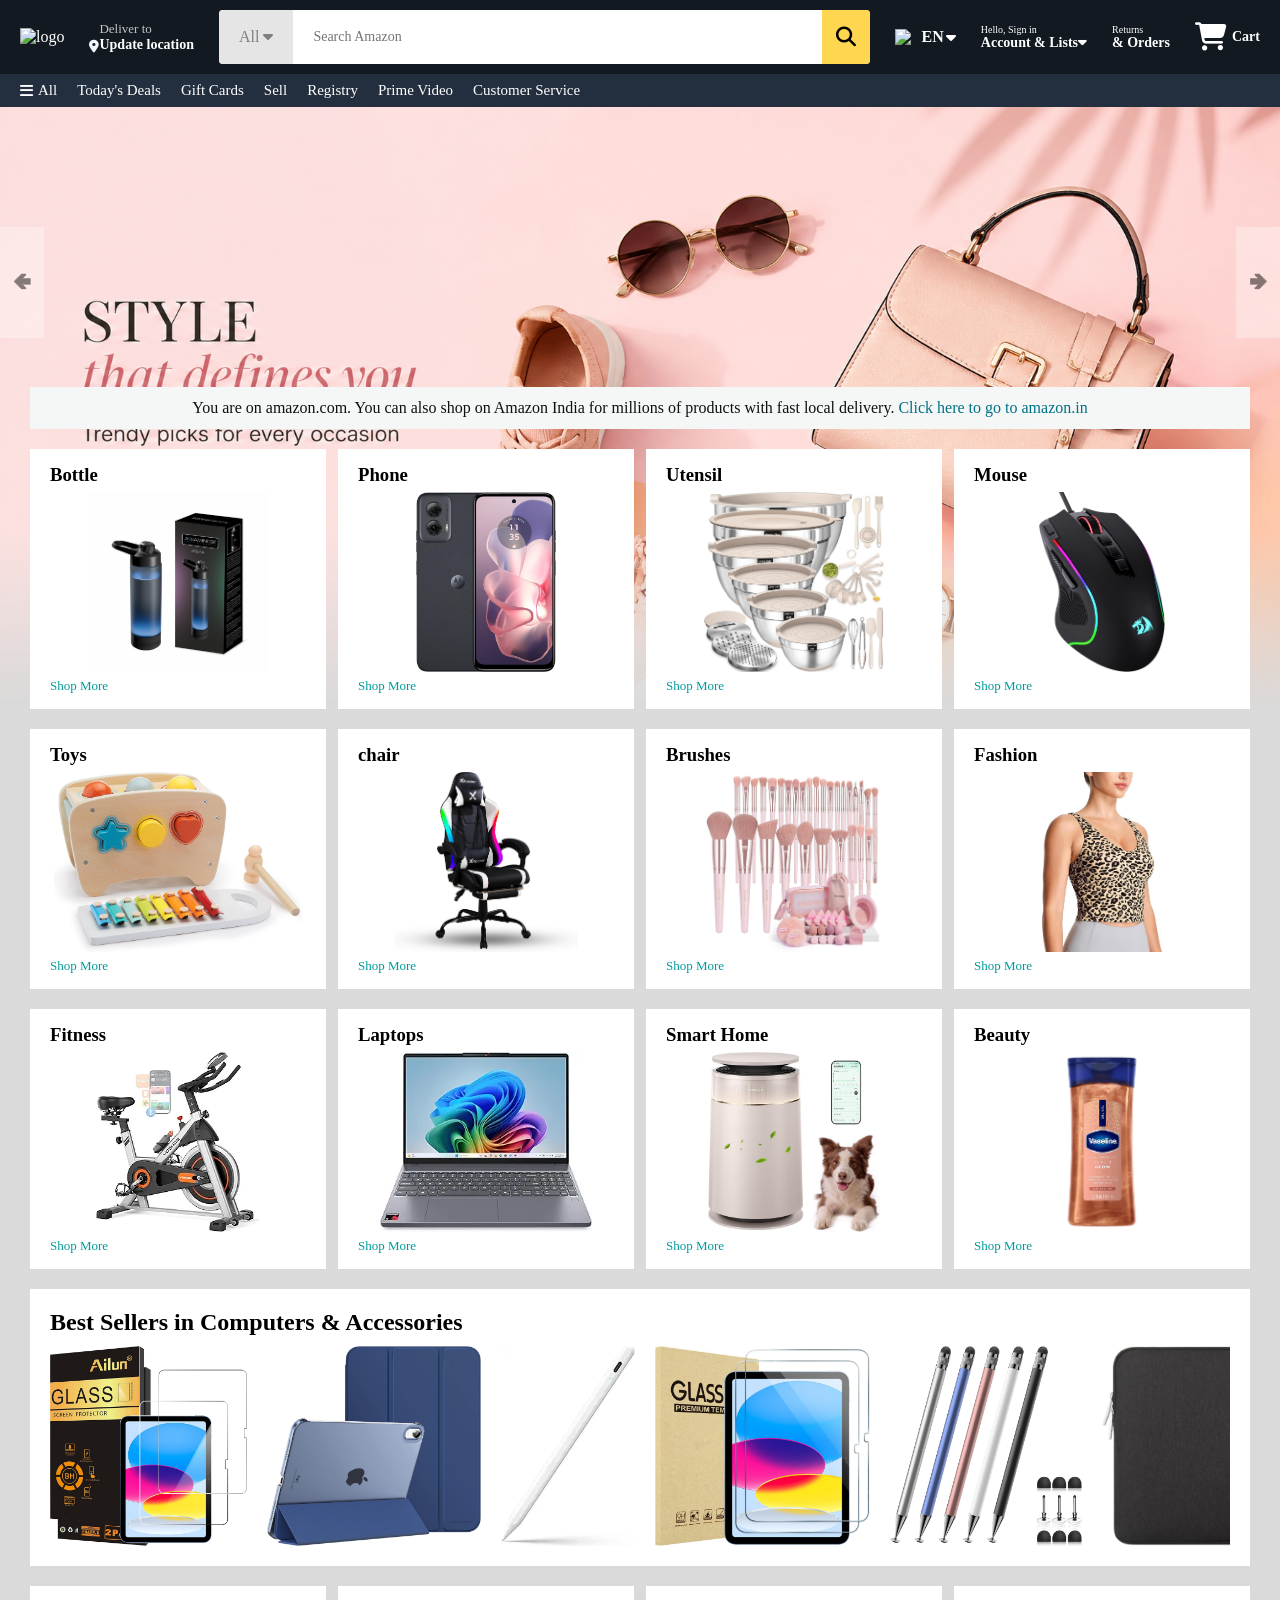
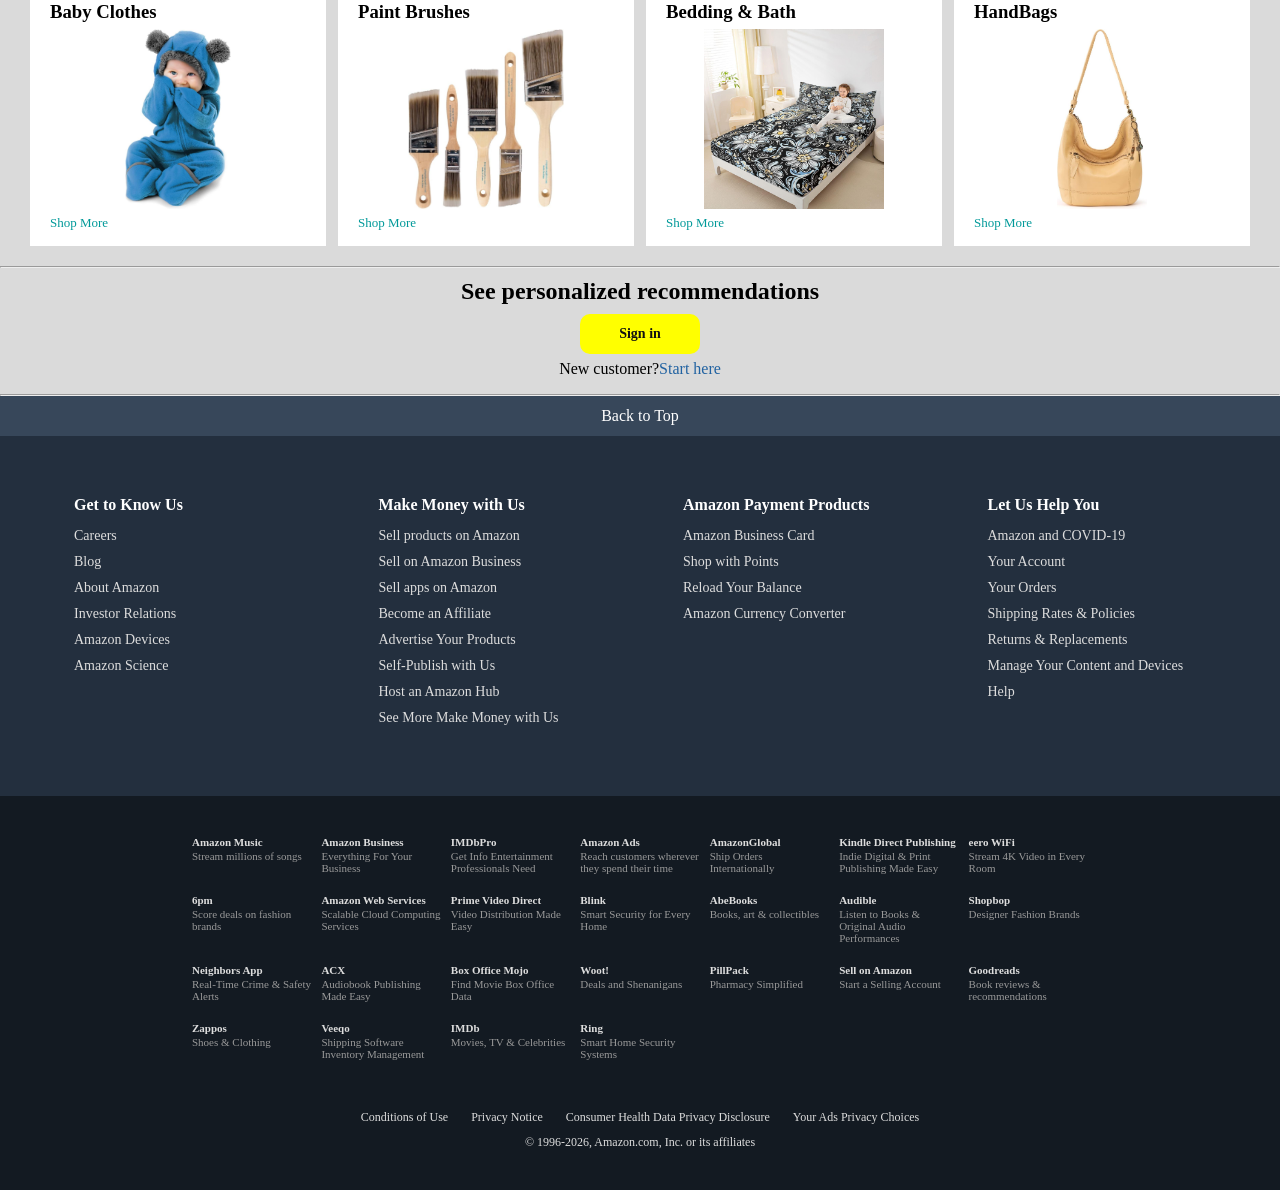
==== clone.html @ 66fe1afb "Initial commit" ====
<!doctype html>
<html lang="en">
  <head>
    <meta charset="UTF-8" />
    <meta name="viewport" content="width=device-width, initial-scale=1.0" />
    <title>Amazon Clone</title>
    <link rel="stylesheet" href="clone.css" />
    <link
      rel="stylesheet"
      href="https://cdnjs.cloudflare.com/ajax/libs/font-awesome/6.5.0/css/all.min.css"
    />
  </head>
  <body>
    <nav>
      <a href="/">
        <img
          src="https://www.shutterstock.com/image-vector/amazon-logo-editorial-icon-isolated-600nw-2333488123.jpg"
          style="height: auto"
          width="100"
          alt="logo"
        />
      </a>

      <div class="nav-location">
        <i class="fa-solid fa-location-dot" style="color: aliceblue"></i>
        <div>
          <p>Deliver to</p>
          <h1>Update location</h1>
        </div>
      </div>

      <div class="nav-search">
        <div class="nav-category">
          <p>All <i class="fa-solid fa-caret-down"></i></p>
        </div>
        <input
          type="text"
          class="input"
          placeholder="Search Amazon"
          autocomplete="off"
        />
        <i class="fa-solid fa-magnifying-glass nav-search-icon"></i>
      </div>

      <div class="nav-lang">
        <img
          src="https://encrypted-tbn0.gstatic.com/images?q=tbn:ANd9GcRT_YyCuo6I2MX671acpoIAsXUvdReaugX5Uw&s"
          width="25px"
        />
        <p>EN</p>
        <i class="fa-solid fa-caret-down"></i>
      </div>
      <div class="nav-text">
        <p>Hello, Sign in</p>
        <h1>
          Account & Lists<i class="fa-solid fa-caret-down" width="8px"></i>
        </h1>
      </div>
      <div class="nav-text">
        <p>Returns</p>
        <h1>& Orders</h1>
      </div>
      <div class="nav-cart">
        <div class="cart-icon-wrapper">
          <i class="fa-solid fa-cart-shopping"></i>
        </div>
        <p>Cart</p>
      </div>
    </nav>
    <div class="nav-bottom">
      <div>
        <i class="fa-solid fa-bars" width="25px"></i>
        <p>All</p>
      </div>
      <p>Today's Deals</p>
      <p>Gift Cards</p>
      <p>Sell</p>
      <p>Registry</p>
      <p>Prime Video</p>
      <p>Customer Service</p>
    </div>
    <div class="header-slider">
      <a href="#" class="control-prev">&#129144</a>
      <a href="#" class="control-next">&#129146</a>
      <ul>
        <img src="image1.png" class="header-image" />
        <img src="image2.png" class="header-image" />
        <img src="image3.png" class="header-image" />
        <img src="image4.png" class="header-image" />
        <img src="image5.png" class="header-image" />
      </ul>
    </div>

    <div class="msg-banner">
      <p>You are on amazon.com. You can also shop on Amazon India for millions of products with fast local delivery. <a href="https://www.amazon.in">Click here to go to amazon.in</a></p>
    </div>

    <div class="box-row header-box">
      <div class="box-column">
        <h3>Bottle</h3>
        <img src="photo1.jpeg" alt="Bottle" />
        <a href="/">Shop More</a>
      </div>
      <div class="box-column">
        <h3>Phone</h3>
        <img src="photo2.jpg" alt="Phone" />
        <a href="/">Shop More</a>
      </div>
      <div class="box-column">
        <h3>Utensil</h3>
        <img src="photo3.jpg" alt="Utensil" />
        <a href="/">Shop More</a>
      </div>
      <div class="box-column">
        <h3>Mouse</h3>
        <img src="photo4.jpg" alt="Mouse" />
        <a href="/">Shop More</a>
      </div>
    </div>

    <div class="box-row">
      <div class="box-column">
        <h3>Toys</h3>
        <img src="photo5.jpg" alt="Bottle" />
        <a href="/">Shop More</a>
      </div>
      <div class="box-column">
        <h3>chair</h3>
        <img src="photo6.jpg" alt="Phone" />
        <a href="/">Shop More</a>
      </div>
      <div class="box-column">
        <h3>Brushes</h3>
        <img src="photo7.jpg" alt="Utensil" />
        <a href="/">Shop More</a>
      </div>
      <div class="box-column">
        <h3>Fashion</h3>
        <img src="fashion.jpg" alt="Fashion" />
        <a href="/">Shop More</a>
      </div>
    </div>

    <div class="box-row">
      <div class="box-column">
        <h3>Fitness</h3>
        <img src="cycling.webp" alt="Cycling" />
        <a href="/">Shop More</a>
      </div>
      <div class="box-column">
        <h3>Laptops</h3>
        <img src="laptops.webp" alt="Laptops" />
        <a href="/">Shop More</a>
      </div>
      <div class="box-column">
        <h3>Smart Home</h3>
        <img src="smarthome.jpg" alt="Smart Home" />
        <a href="/">Shop More</a>
      </div>
      <div class="box-column">
        <h3>Beauty</h3>
        <img src="vaseline.jpg" alt="Beauty" />
        <a href="/">Shop More</a>
      </div>
    </div>

    <div class="product-slider">
      <h2>Best Sellers in Computers & Accessories</h2>
      <div class="products">
        <img src="product1.jpg" alt="">
        <img src="product2.jpg" alt="">
        <img src="product3.webp" alt="">
        <img src="product4.jpg" alt="">
        <img src="product5.jpg" alt="">
        <img src="product6.jpg" alt="">
        <img src="product7.jpg" alt="">
        <img src="product8.jpg" alt="">
        <img src="product9.webp" alt="">
        <img src="product10.webp" alt="">
      </div>
    </div>

    <div class="box-row">
      <div class="box-column">
        <h3>Baby Clothes</h3>
        <img src="photo8.jpg" alt="Cycling" />
        <a href="/">Shop More</a>
      </div>
      <div class="box-column">
        <h3>Paint Brushes</h3>
        <img src="paintbrushed.jpg" alt="Laptops" />
        <a href="/">Shop More</a>
      </div>
      <div class="box-column">
        <h3>Bedding & Bath</h3>
        <img src="bedding.jpg" alt="Smart Home" />
        <a href="/">Shop More</a>
      </div>
      <div class="box-column">
        <h3>HandBags</h3>
        <img src="handbag.jpg" alt="Beauty" />
        <a href="/">Shop More</a>
      </div>
    </div>

    <hr>
    <div class="small-content">
      <h2>
        See personalized recommendations
      </h2>
      <button class="btn" >Sign in</button>
      <p>New customer?<a href="#">Start here</a></p>
    </div>
    <hr>

    <footer>
      <div class="bottom">Back to Top</div>
      <div class="bottom-content">
        <div class="content">
          <div class="heading">Get to Know Us</div>
          <ul>
          <li>Careers</li>
          <li>Blog</li>
          <li>About Amazon</li>
          <li>Investor Relations</li>
          <li>Amazon Devices</li>
          <li>Amazon Science</li>
        </ul>
        </div>

        <div class="content">
           <div class="heading">Make Money with Us</div>
          <ul>
            <li>Sell products on Amazon</li>
            <li>Sell on Amazon Business</li>
            <li>Sell apps on Amazon</li>
            <li>Become an Affiliate</li>
            <li>Advertise Your Products</li>
            <li>Self-Publish with Us</li>
            <li>Host an Amazon Hub</li>
            <li>See More Make Money with Us</li>
          </ul>
        </div>

        <div class="content">
          <div class="heading">Amazon Payment Products</div>
          <ul>
            <li>Amazon Business Card</li>
            <li>Shop with Points</li>
            <li>Reload Your Balance</li>
            <li>Amazon Currency Converter</li>
          </ul>
        </div>

        <div class="content">
          <div class="heading">Let Us Help You</div>
          <ul>
            <li>Amazon and COVID-19</li>
            <li>Your Account</li>
            <li>Your Orders</li>
            <li>Shipping Rates & Policies</li>
            <li>Returns & Replacements</li>
            <li>Manage Your Content and Devices</li>
            <li>Help</li>
          </ul>
        </div>
      </div>

      <div class="footer-bottom">
        <div class="footer-link-item">
          <a href="#">Amazon Music</a>
          <p><a href="#">Stream millions of songs</a></p>
        </div>

        <div class="footer-link-item">
          <a href="#">Amazon Business</a>
          <p><a href="#">Everything For Your Business</a></p>
        </div>

        <div class="footer-link-item">
          <a href="#">IMDbPro</a>
          <p><a href="#">Get Info Entertainment Professionals Need</a></p>
        </div>
        <div class="footer-link-item">
          <a href="#">Amazon Ads</a>
          <p><a href="#">Reach customers wherever they spend their time</a></p>
        </div>

        <div class="footer-link-item">
          <a href="#">AmazonGlobal</a>
          <p><a href="#">Ship Orders Internationally</a></p>
        </div>

        <div class="footer-link-item">
          <a href="#">Kindle Direct Publishing</a>
          <p><a href="#">Indie Digital & Print Publishing Made Easy</a></p>
        </div>

        <div class="footer-link-item">
          <a href="#">eero WiFi</a>
          <p><a href="#">Stream 4K Video in Every Room</a></p>
        </div>

        <div class="footer-link-item">
          <a href="#">6pm</a>
          <p><a href="#">Score deals on fashion brands</a></p>
        </div>

        <div class="footer-link-item">
          <a href="#">Amazon Web Services</a>
          <p><a href="#">Scalable Cloud Computing Services</a></p>
        </div>

        <div class="footer-link-item">
          <a href="#">Prime Video Direct</a>
          <p><a href="#">Video Distribution Made Easy</a></p>
        </div>

        <div class="footer-link-item">
          <a href="#">Blink</a>
          <p><a href="#">Smart Security for Every Home</a></p>
        </div>

        <div class="footer-link-item">
          <a href="#">AbeBooks</a>
          <p><a href="#">Books, art & collectibles</a></p>
        </div>

        <div class="footer-link-item">
          <a href="#">Audible</a>
          <p><a href="#">Listen to Books & Original Audio Performances</a></p>
        </div>

        <div class="footer-link-item">
          <a href="#">Shopbop</a>
          <p><a href="#">Designer Fashion Brands</a></p>
        </div>

        <div class="footer-link-item">
          <a href="#">Neighbors App</a>
          <p><a href="#">Real-Time Crime & Safety Alerts</a></p>
        </div>

        <div class="footer-link-item">
          <a href="#">ACX</a>
          <p><a href="#">Audiobook Publishing Made Easy</a></p>
        </div>

        <div class="footer-link-item">
          <a href="#">Box Office Mojo</a>
          <p><a href="#">Find Movie Box Office Data</a></p>
        </div>

          <div class="footer-link-item">
          <a href="#">Woot!</a>
          <p><a href="#">Deals and Shenanigans</a></p>
        </div>

         <div class="footer-link-item">
          <a href="#">PillPack</a>
          <p><a href="#">Pharmacy Simplified</a></p>
        </div>

        <div class="footer-link-item">
          <a href="#">Sell on Amazon</a>
          <p><a href="#">Start a Selling Account</a></p>
        </div>

        <div class="footer-link-item">
          <a href="#">Goodreads</a>
          <p><a href="#">Book reviews & recommendations</a></p>
        </div>

        <div class="footer-link-item">
          <a href="#">Zappos</a>
          <p><a href="#">Shoes & Clothing</a></p>
        </div>

        <div class="footer-link-item">
          <a href="#">Veeqo</a>
          <p><a href="#">Shipping Software Inventory Management</a></p>
        </div>

        <div class="footer-link-item">
          <a href="#">IMDb</a>
          <p><a href="#">Movies, TV & Celebrities</a></p>
        </div>
  
        <div class="footer-link-item">
          <a href="#">Ring</a>
          <p><a href="#">Smart Home Security Systems</a></p>
        </div>
        
        <div class="footer-copyright">
          <a href="#">Conditions of Use</a>
          <a href="#">Privacy Notice</a>
          <a href="#">Consumer Health Data Privacy Disclosure</a>
          <a href="#">Your Ads Privacy Choices</a>
          <p>© 1996-2026, Amazon.com, Inc. or its affiliates</p>
        </div>
      </div>
    </footer>
    <script src="clone.js"></script>
  </body>
</html>
---- clone.css ----
* {
  padding: 0;
  margin: 0;
  box-sizing: border-box;
  font-family: "poppins";
}

body {
  background: #dadada;
}

a {
  text-decoration: none;
  color: inherit;
}

nav {
  display: flex;
  align-items: center;
  justify-content: space-between;
  background: #131921;
  padding: 10px 20px;
  color: white;
  flex-wrap: wrap;
  gap: 10px;
}

.nav-location {
  display: flex;
  align-items: flex-end;
  margin-left: 15px;
  font-size: 13px;
  color: #c4c4c4;
}

.nav-location h1 {
  color: white;
  font-size: 14px;
}

.nav-search {
  flex: 1;
  display: flex;
  align-items: stretch;
  background: white;
  color: grey;
  max-width: 1000px;
  border-radius: 4px;
  margin-left: 15px;
  min-width: 180px;
}

.nav-category {
  display: flex;
  align-items: center;
  padding: 10px 20px;
  gap: 5px;
  background: #e5e5e5;
  border-radius: 4px 0 0 4px;
  cursor: pointer;
  white-space: nowrap;
}

.nav-category:hover {
  background: #d0d0d0;
}

.input {
  border: none;
  outline: none;
  padding-left: 20px;
  width: 100%;
  font-size: 14px;
}

.nav-search-icon {
  padding: 17px 14px;
  background: #ffd64f;
  border-radius: 0 4px 4px 0;
  cursor: pointer;
  font-size: 20px;
  color: #000;
  display: flex;
  align-items: center;
}

.nav-search-icon:hover {
  background: #f3a847;
}

.nav-lang {
  display: flex;
  align-items: center;
  gap: 2px;
  font-weight: 600;
  margin-left: 15px;
}

.nav-text {
  margin-left: 15px;
}

.nav-text p {
  font-size: 10px;
}

.nav-text h1 {
  font-size: 14px;
}

.nav-cart {
  display: flex;
  align-items: center;
  gap: 5px;
  margin-left: 15px;
  cursor: pointer;
  font-size: 14px;
  font-weight: 600;
}

.cart-icon-wrapper {
  position: relative;
}

.cart-icon-wrapper i {
  font-size: 28px;
}

.nav-cart:hover {
  outline: 1px solid white;
  border-radius: 2px;
}

.nav-bottom {
  display: flex;
  align-items: center;
  gap: 20px;
  padding: 8px 20px;
  background: #232f3e;
  color: white;
  font-size: 15px;
  overflow-x: auto;
  white-space: nowrap;
}

.nav-bottom::-webkit-scrollbar {
  display: none;
}

.nav-bottom div {
  display: flex;
  align-items: center;
  gap: 5px;
  font-weight: 500;
}

.header-slider {
  position: relative;
  overflow: hidden;
}

.header-slider ul {
  display: flex;
  overflow-y: hidden;
  overflow-x: hidden;
}

.header-image {
  max-width: 100%;
  width: 100%;
  height: 600px;
  object-fit: cover;
  mask-image: linear-gradient(to bottom, #000000 70%, transparent 100%);
}

.header-slider a {
  position: absolute;
  top: 20%;
  z-index: 1;
  padding: 5vh 1vw;
  background: #ffffff4f;
  color: #0000007b;
  text-decoration: none;
  font-weight: 600;
  font-size: 18px;
  cursor: pointer;
}

.control-next {
  right: 0;
}

.msg-banner {
  background-color: #f5f6f6;
  color: #0f1111;
  font-size: 16px;
  text-align: center;
  padding: 12px;
  margin: 0 30px 20px 30px;
  position: relative;
  z-index: 10;
  margin-top: -25vw;
}

.msg-banner p a {
  color: #007185;
  text-decoration: none;
}

.msg-banner p a:hover {
  text-decoration: underline;
}

.box-row {
  display: flex;
  flex-wrap: wrap;
  row-gap: 20px;
  justify-content: space-between;
  gap: 12px;
  margin: 20px 30px;
}

.box-column {
  display: flex;
  flex-direction: column;
  gap: 6px;
  padding: 15px 20px;
  background: white;
  flex: 1 1 22%;
  min-height: 200px;
  z-index: 1;
}

.box-column a {
  font-size: 13px;
  color: #009999;
  font-weight: 500;
}

.header-box {
  margin-top: 0;
}

.box-column img {
  width: 100%;
  height: 180px;
  object-fit: contain;
  object-position: top;
}

.product-slider {
  background: white;
  margin: 0 30px;
  padding: 20px;
  margin-bottom: 15px;
}

.product-slider .products {
  display: flex;
  overflow-x: auto;
  gap: 20px;
  margin-top: 10px;
  scroll-behavior: smooth;
}

.product-slider .products img {
  max-width: 281.9px;
  max-height: 200px;
  flex-shrink: 0;
}

.product-slider .products::-webkit-scrollbar {
  display: none;
}

.small-content {
  display: flex;
  justify-content: center;
  align-items: center;
  flex-direction: column;
  margin-top: 10px;
  margin-bottom: 10px;
  padding: 0 20px;
  text-align: center;
}

.small-content .btn {
  height: 40px;
  width: 120px;
  background-color: yellow;
  border: none;
  border-radius: 10px;
  font-size: 14px;
  font-weight: 600;
  color: #111;
  cursor: pointer;
  margin-top: 5px;
}

.small-content h2 {
  font-size: 24px;
  font-weight: 700;
  padding: 0px 0px 4px;
}

.small-content p {
  margin: 6px;
}

.small-content p a {
  color: rgb(33, 98, 161);
}

.small-content a:hover {
  text-decoration: underline;
}

.bottom {
  height: 40px;
  background-color: rgb(55, 71, 90);
  display: flex;
  justify-content: center;
  align-items: center;
  color: white;
  cursor: pointer;
}

.bottom-content {
  background-color: #232f3e;
  min-height: 350px;
  display: flex;
  flex-wrap: wrap;
  justify-content: center;
  gap: 5%;
  align-items: flex-start;
  color: white;
  padding: 40px 60px;
}

.content {
  margin: 20px 14px;
  flex: 1 1 150px;
}

.heading {
  font-size: 16px;
  font-weight: 700;
  margin-bottom: 14px;
}

.content ul li {
  list-style: none;
  margin-bottom: 10px;
  font-size: 14px;
  color: #ddd;
}

.content ul li:hover {
  text-decoration: underline;
  cursor: pointer;
}

.footer-bottom {
  background-color: #131a22;
  padding: 40px 15%;
  display: grid;
  grid-template-columns: repeat(7, 1fr);
  gap: 20px 10px;
  color: white;
}

.footer-link-item {
  font-size: 11px;
}

.footer-link-item a {
  color: #ddd;
  font-weight: 600;
  display: block;
}

.footer-link-item p a {
  color: #999;
  font-weight: 400;
  margin-top: 2px;
}

.footer-link-item a:hover {
  text-decoration: underline;
}

.footer-copyright {
  grid-column: 1 / -1;
  text-align: center;
  font-size: 12px;
  margin-top: 30px;
  color: #ddd;
}

.footer-copyright a {
  margin: 0 10px;
  color: #ddd;
  display: inline-block;
  margin-bottom: 5px;
}

.footer-copyright a:hover {
  text-decoration: underline;
}

.footer-copyright p {
  margin-top: 5px;
}

@media (max-width: 1024px) {
  .footer-bottom {
    grid-template-columns: repeat(4, 1fr);
    padding: 40px 8%;
  }

  .msg-banner {
    margin-top: -20vw;
  }

  .header-box {
    margin-top: 0;
  }

  .box-column {
    flex: 1 1 44%;
  }

  .header-image {
    height: 400px;
  }
}

@media (max-width: 768px) {
  nav {
    padding: 10px 14px;
    gap: 8px;
  }

  nav > a img {
    width: 80px;
  }

  .nav-location,
  .nav-lang {
    display: none;
  }

  .nav-search {
    order: 3;
    flex: 1 1 100%;
    margin-left: 0;
    max-width: 100%;
  }

  .nav-text {
    margin-left: 10px;
  }

  .nav-text p {
    display: none;
  }

  .nav-text h1 {
    font-size: 13px;
  }

  .nav-cart {
    margin-left: 10px;
  }

  .header-slider a {
    padding: 3vh 2vw;
    font-size: 14px;
  }

  .header-image {
    height: 300px;
  }

  .msg-banner {
    margin: 0 14px 15px 14px;
    margin-top: 0;
    font-size: 13px;
  }

  .header-box {
    margin-top: 0;
  }

  .box-row {
    margin: 12px 14px;
  }

  .box-column {
    flex: 1 1 44%;
  }

  .product-slider {
    margin: 0 14px 15px;
  }

  .product-slider .products img {
    max-width: 180px;
    max-height: 160px;
  }

  .small-content h2 {
    font-size: 18px;
  }

  .bottom-content {
    padding: 30px 20px;
    gap: 0;
  }

  .footer-bottom {
    grid-template-columns: repeat(3, 1fr);
    padding: 30px 6%;
  }
}

@media (max-width: 480px) {
  nav {
    padding: 8px 10px;
  }

  nav > a img {
    width: 70px;
  }

  .nav-category {
    padding: 10px 10px;
    font-size: 12px;
  }

  .nav-text {
    display: none;
  }

  .cart-icon-wrapper i {
    font-size: 22px;
  }

  .nav-bottom {
    font-size: 13px;
    gap: 14px;
    padding: 7px 14px;
  }

  .header-slider a {
    padding: 2vh 2vw;
    font-size: 12px;
  }

  .header-image {
    height: 200px;

    .msg-banner {
      margin: 0 10px 12px 10px;
      font-size: 12px;
      padding: 10px;
    }

    .box-row {
      margin: 10px 10px;
      gap: 8px;
    }

    .box-column {
      flex: 1 1 44%;
      padding: 10px 12px;
      min-height: 160px;
    }

    .box-column img {
      height: 120px;
    }

    .box-column h3 {
      font-size: 14px;
    }

    .product-slider {
      margin: 0 10px 12px;
      padding: 14px;
    }

    .product-slider h2 {
      font-size: 15px;
    }

    .product-slider .products img {
      max-width: 140px;
      max-height: 130px;
    }

    .small-content h2 {
      font-size: 16px;
    }

    .bottom-content {
      padding: 24px 14px;
      flex-direction: column;
    }

    .content {
      margin: 10px 0;
    }

    .footer-bottom {
      grid-template-columns: repeat(2, 1fr);
      padding: 24px 5%;
      gap: 16px 8px;
    }

    .footer-copyright {
      font-size: 11px;
    }

    .footer-copyright a {
      margin: 0 5px;
    }
  }
}
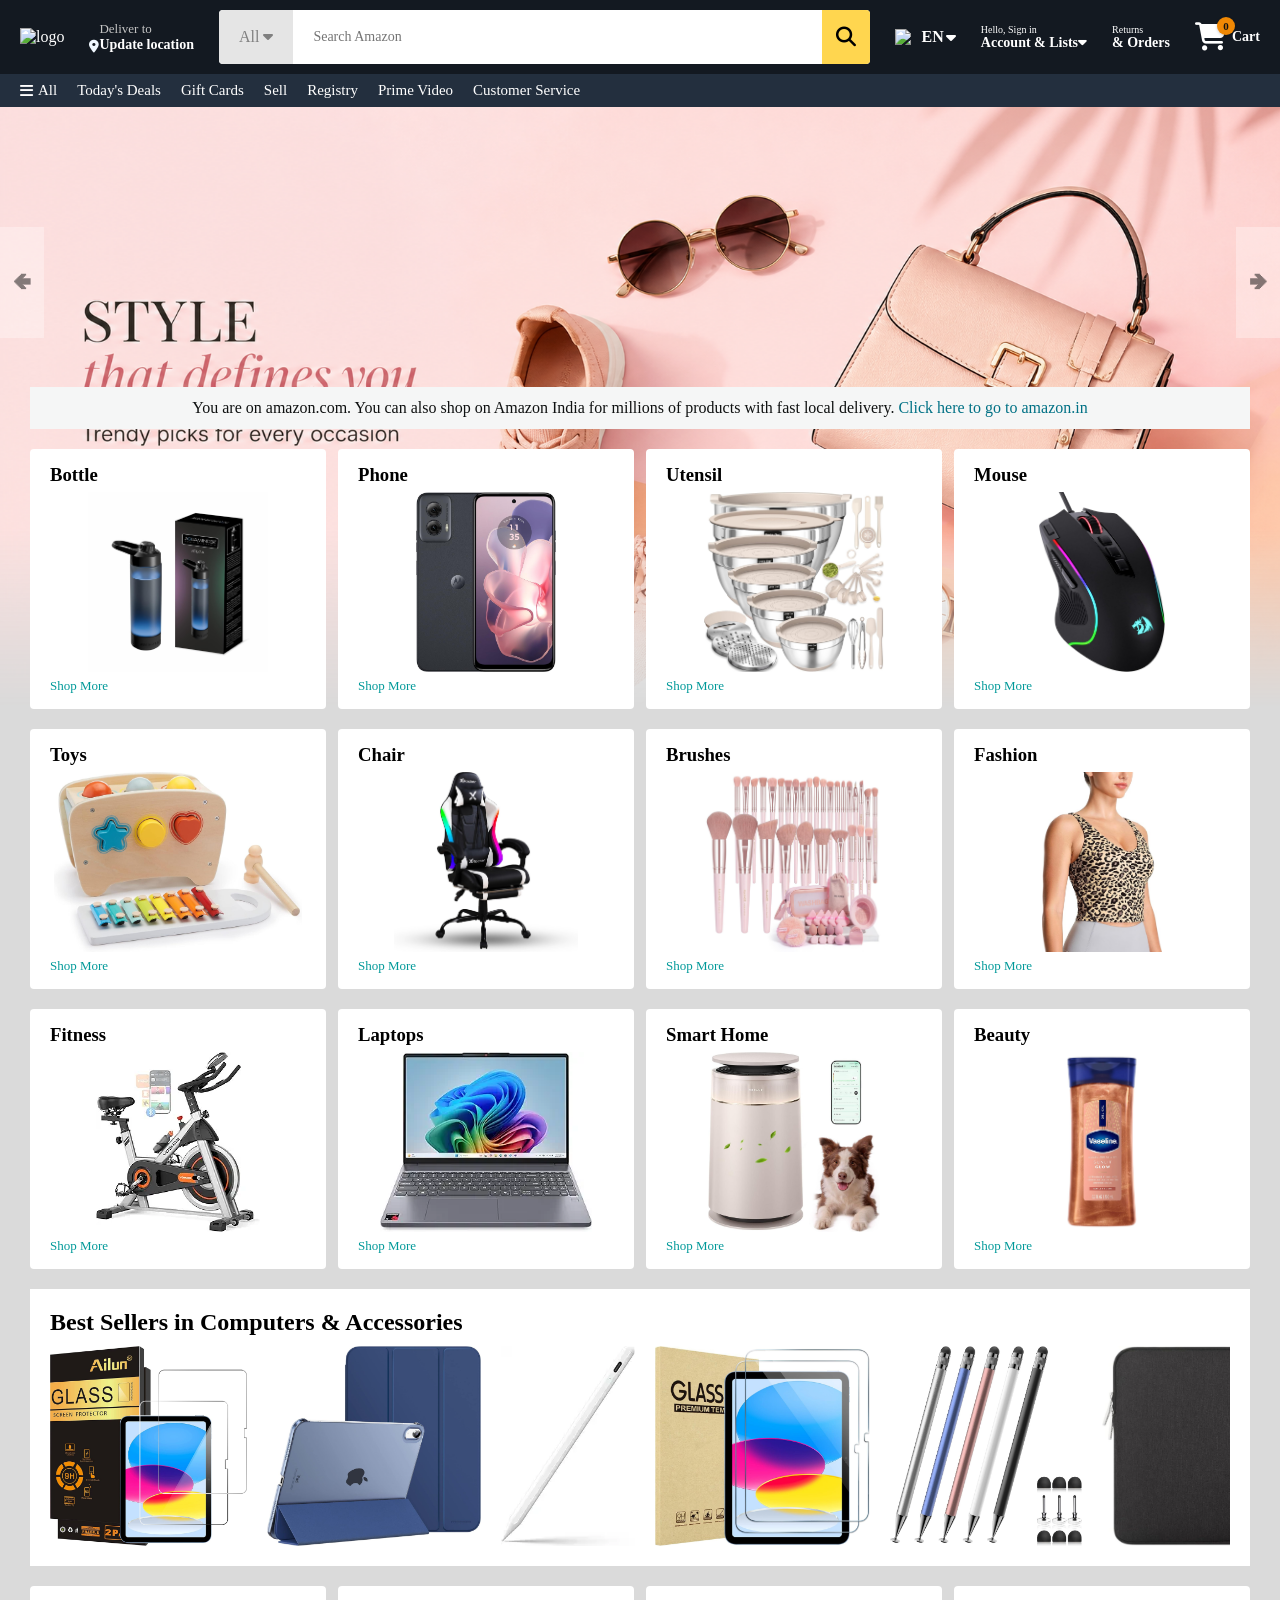
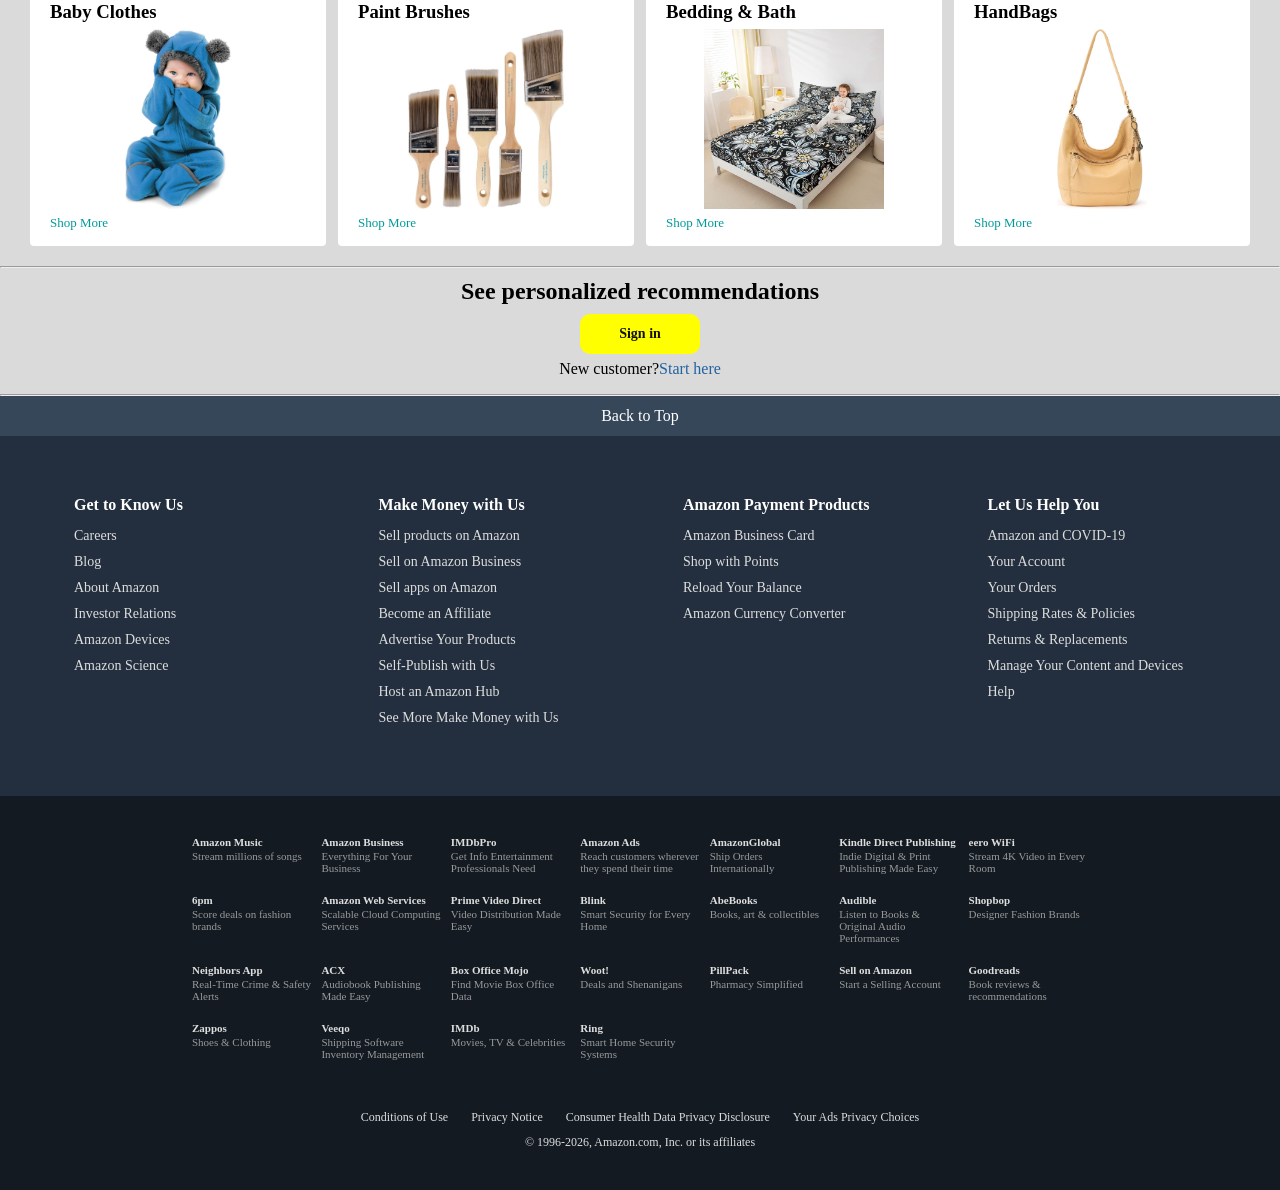
==== commit 621193bb: "Add Product details Page" ====
--- a/clone.html
+++ b/clone.html
@@ -60,9 +60,10 @@
         <p>Returns</p>
         <h1>& Orders</h1>
       </div>
-      <div class="nav-cart">
+      <div class="nav-cart" id="nav-cart-btn">
         <div class="cart-icon-wrapper">
           <i class="fa-solid fa-cart-shopping"></i>
+          <span class="cart-count" id="cart-count">0</span>
         </div>
         <p>Cart</p>
       </div>
@@ -96,110 +97,110 @@
     </div>
 
     <div class="box-row header-box">
-      <div class="box-column">
+      <div class="box-column" data-product="bottle">
         <h3>Bottle</h3>
         <img src="photo1.jpeg" alt="Bottle" />
-        <a href="/">Shop More</a>
-      </div>
-      <div class="box-column">
+        <a href="product-details.html?id=bottle">Shop More</a>
+      </div>
+      <div class="box-column" data-product="phone">
         <h3>Phone</h3>
         <img src="photo2.jpg" alt="Phone" />
-        <a href="/">Shop More</a>
-      </div>
-      <div class="box-column">
+        <a href="product-details.html?id=phone">Shop More</a>
+      </div>
+      <div class="box-column" data-product="utensil">
         <h3>Utensil</h3>
         <img src="photo3.jpg" alt="Utensil" />
-        <a href="/">Shop More</a>
-      </div>
-      <div class="box-column">
+        <a href="product-details.html?id=utensil">Shop More</a>
+      </div>
+      <div class="box-column" data-product="mouse">
         <h3>Mouse</h3>
         <img src="photo4.jpg" alt="Mouse" />
-        <a href="/">Shop More</a>
+        <a href="product-details.html?id=mouse">Shop More</a>
       </div>
     </div>
 
     <div class="box-row">
-      <div class="box-column">
+      <div class="box-column" data-product="toys">
         <h3>Toys</h3>
-        <img src="photo5.jpg" alt="Bottle" />
-        <a href="/">Shop More</a>
-      </div>
-      <div class="box-column">
-        <h3>chair</h3>
-        <img src="photo6.jpg" alt="Phone" />
-        <a href="/">Shop More</a>
-      </div>
-      <div class="box-column">
+        <img src="photo5.jpg" alt="Toys" />
+        <a href="product-details.html?id=toys">Shop More</a>
+      </div>
+      <div class="box-column" data-product="chair">
+        <h3>Chair</h3>
+        <img src="photo6.jpg" alt="Chair" />
+        <a href="product-details.html?id=chair">Shop More</a>
+      </div>
+      <div class="box-column" data-product="brushes">
         <h3>Brushes</h3>
-        <img src="photo7.jpg" alt="Utensil" />
-        <a href="/">Shop More</a>
-      </div>
-      <div class="box-column">
+        <img src="photo7.jpg" alt="Brushes" />
+        <a href="product-details.html?id=brushes">Shop More</a>
+      </div>
+      <div class="box-column" data-product="fashion">
         <h3>Fashion</h3>
         <img src="fashion.jpg" alt="Fashion" />
-        <a href="/">Shop More</a>
+        <a href="product-details.html?id=fashion">Shop More</a>
       </div>
     </div>
 
     <div class="box-row">
-      <div class="box-column">
+      <div class="box-column" data-product="fitness">
         <h3>Fitness</h3>
-        <img src="cycling.webp" alt="Cycling" />
-        <a href="/">Shop More</a>
-      </div>
-      <div class="box-column">
+        <img src="cycling.webp" alt="Fitness" />
+        <a href="product-details.html?id=fitness">Shop More</a>
+      </div>
+      <div class="box-column" data-product="laptops">
         <h3>Laptops</h3>
         <img src="laptops.webp" alt="Laptops" />
-        <a href="/">Shop More</a>
-      </div>
-      <div class="box-column">
+        <a href="product-details.html?id=laptops">Shop More</a>
+      </div>
+      <div class="box-column" data-product="smarthome">
         <h3>Smart Home</h3>
         <img src="smarthome.jpg" alt="Smart Home" />
-        <a href="/">Shop More</a>
-      </div>
-      <div class="box-column">
+        <a href="product-details.html?id=smarthome">Shop More</a>
+      </div>
+      <div class="box-column" data-product="beauty">
         <h3>Beauty</h3>
         <img src="vaseline.jpg" alt="Beauty" />
-        <a href="/">Shop More</a>
+        <a href="product-details.html?id=beauty">Shop More</a>
       </div>
     </div>
 
     <div class="product-slider">
       <h2>Best Sellers in Computers & Accessories</h2>
       <div class="products">
-        <img src="product1.jpg" alt="">
-        <img src="product2.jpg" alt="">
-        <img src="product3.webp" alt="">
-        <img src="product4.jpg" alt="">
-        <img src="product5.jpg" alt="">
-        <img src="product6.jpg" alt="">
-        <img src="product7.jpg" alt="">
-        <img src="product8.jpg" alt="">
-        <img src="product9.webp" alt="">
-        <img src="product10.webp" alt="">
+        <img src="product1.jpg" alt="Computer Accessories 1" data-product="prod1">
+        <img src="product2.jpg" alt="Computer Accessories 2" data-product="prod2">
+        <img src="product3.webp" alt="Computer Accessories 3" data-product="prod3">
+        <img src="product4.jpg" alt="Computer Accessories 4" data-product="prod4">
+        <img src="product5.jpg" alt="Computer Accessories 5" data-product="prod5">
+        <img src="product6.jpg" alt="Computer Accessories 6" data-product="prod6">
+        <img src="product7.jpg" alt="Computer Accessories 7" data-product="prod7">
+        <img src="product8.jpg" alt="Computer Accessories 8" data-product="prod8">
+        <img src="product9.webp" alt="Computer Accessories 9" data-product="prod9">
+        <img src="product10.webp" alt="Computer Accessories 10" data-product="prod10">
       </div>
     </div>
 
     <div class="box-row">
-      <div class="box-column">
+      <div class="box-column" data-product="babyclothes">
         <h3>Baby Clothes</h3>
-        <img src="photo8.jpg" alt="Cycling" />
-        <a href="/">Shop More</a>
-      </div>
-      <div class="box-column">
+        <img src="photo8.jpg" alt="Baby Clothes" />
+        <a href="product-details.html?id=babyclothes">Shop More</a>
+      </div>
+      <div class="box-column" data-product="paintbrushes">
         <h3>Paint Brushes</h3>
-        <img src="paintbrushed.jpg" alt="Laptops" />
-        <a href="/">Shop More</a>
-      </div>
-      <div class="box-column">
+        <img src="paintbrushed.jpg" alt="Paint Brushes" />
+        <a href="product-details.html?id=paintbrushes">Shop More</a>
+      </div>
+      <div class="box-column" data-product="bedding">
         <h3>Bedding & Bath</h3>
-        <img src="bedding.jpg" alt="Smart Home" />
-        <a href="/">Shop More</a>
-      </div>
-      <div class="box-column">
+        <img src="bedding.jpg" alt="Bedding & Bath" />
+        <a href="product-details.html?id=bedding">Shop More</a>
+      </div>
+      <div class="box-column" data-product="handbag">
         <h3>HandBags</h3>
-        <img src="handbag.jpg" alt="Beauty" />
-        <a href="/">Shop More</a>
+        <img src="handbag.jpg" alt="HandBags" />
+        <a href="product-details.html?id=handbag">Shop More</a>
       </div>
     </div>
 
@@ -400,6 +401,104 @@
         </div>
       </div>
     </footer>
+    <!-- Product Details Modal -->
+    <div id="product-modal" class="modal-overlay" aria-hidden="true">
+      <div class="modal-container" role="dialog" aria-modal="true" aria-labelledby="modal-title">
+        <button class="modal-close" id="modal-close-btn" aria-label="Close details">&times;</button>
+        <div class="modal-body">
+          <div class="modal-image-col">
+            <div class="modal-badge-wrapper">
+              <span class="modal-badge" id="modal-badge">Amazon's Choice</span>
+            </div>
+            <div class="modal-img-container">
+              <img id="modal-image" src="" alt="Product Image" />
+            </div>
+            <div class="modal-perks">
+              <div class="perk-item">
+                <i class="fa-solid fa-truck-fast"></i>
+                <span>Fast & Free Delivery</span>
+              </div>
+              <div class="perk-item">
+                <i class="fa-solid fa-rotate-left"></i>
+                <span>7 Days Replacement</span>
+              </div>
+              <div class="perk-item">
+                <i class="fa-solid fa-shield-halved"></i>
+                <span>1 Year Warranty</span>
+              </div>
+            </div>
+          </div>
+
+          <div class="modal-info-col">
+            <div class="modal-category" id="modal-category">Electronics</div>
+            <h2 class="modal-title" id="modal-title">Product Title</h2>
+            
+            <div class="modal-rating">
+              <div class="stars" id="modal-stars">
+                <i class="fa-solid fa-star"></i>
+                <i class="fa-solid fa-star"></i>
+                <i class="fa-solid fa-star"></i>
+                <i class="fa-solid fa-star"></i>
+                <i class="fa-solid fa-star-half-stroke"></i>
+              </div>
+              <span class="rating-text" id="modal-rating-text">4.5</span>
+              <span class="rating-count" id="modal-rating-count">(1,248 ratings)</span>
+            </div>
+
+            <hr class="modal-divider" />
+
+            <div class="modal-price-box">
+              <span class="discount-tag" id="modal-discount">-25%</span>
+              <div class="price-wrap">
+                <span class="currency">₹</span>
+                <span class="price-main" id="modal-price">14,999</span>
+              </div>
+            </div>
+            <div class="mrp-wrap">
+              <span>M.R.P.: <del id="modal-mrp">₹19,999</del></span>
+              <span class="tax-info">Inclusive of all taxes</span>
+            </div>
+
+            <div class="modal-stock in-stock" id="modal-stock">
+              <i class="fa-solid fa-circle-check"></i> In Stock
+            </div>
+
+            <div class="modal-details-section">
+              <h4>About this item:</h4>
+              <ul class="modal-features" id="modal-features">
+                <!-- Features list inserted dynamically -->
+              </ul>
+            </div>
+
+            <div class="modal-action-box">
+              <div class="qty-selector">
+                <label for="qty-val">Quantity:</label>
+                <div class="qty-controls">
+                  <button type="button" class="qty-btn" id="qty-minus">-</button>
+                  <span id="qty-val">1</span>
+                  <button type="button" class="qty-btn" id="qty-plus">+</button>
+                </div>
+              </div>
+
+              <div class="modal-buttons">
+                <button class="btn-add-to-cart" id="modal-add-to-cart">
+                  <i class="fa-solid fa-cart-shopping"></i> Add to Cart
+                </button>
+                <button class="btn-buy-now" id="modal-buy-now">
+                  Buy Now
+                </button>
+              </div>
+            </div>
+
+            <div id="cart-toast" class="cart-toast">
+              <i class="fa-solid fa-circle-check"></i> Added to Cart successfully!
+            </div>
+          </div>
+        </div>
+      </div>
+    </div>
+
+    <script src="products-data.js"></script>
     <script src="clone.js"></script>
   </body>
 </html>
--- a/clone.css
+++ b/clone.css
@@ -220,6 +220,24 @@
   margin: 20px 30px;
 }
 
+.cart-count {
+  position: absolute;
+  top: -6px;
+  right: -8px;
+  background-color: #f08804;
+  color: #111;
+  font-weight: 700;
+  font-size: 11px;
+  border-radius: 12px;
+  min-width: 18px;
+  height: 18px;
+  display: flex;
+  align-items: center;
+  justify-content: center;
+  padding: 0 4px;
+  box-shadow: 0 1px 3px rgba(0, 0, 0, 0.2);
+}
+
 .box-column {
   display: flex;
   flex-direction: column;
@@ -229,12 +247,27 @@
   flex: 1 1 22%;
   min-height: 200px;
   z-index: 1;
+  cursor: pointer;
+  border-radius: 4px;
+  transition: transform 0.2s ease, box-shadow 0.2s ease;
+}
+
+.box-column:hover {
+  transform: translateY(-3px);
+  box-shadow: 0 6px 18px rgba(0, 0, 0, 0.12);
 }
 
 .box-column a {
   font-size: 13px;
   color: #009999;
   font-weight: 500;
+  transition: color 0.15s ease;
+}
+
+.box-column:hover a,
+.box-column a:hover {
+  color: #c7511f;
+  text-decoration: underline;
 }
 
 .header-box {
@@ -267,6 +300,13 @@
   max-width: 281.9px;
   max-height: 200px;
   flex-shrink: 0;
+  cursor: pointer;
+  transition: transform 0.2s ease, filter 0.2s ease;
+}
+
+.product-slider .products img:hover {
+  transform: scale(1.04);
+  filter: brightness(1.03);
 }
 
 .product-slider .products::-webkit-scrollbar {
@@ -627,3 +667,457 @@
     }
   }
 }
+
+/* ================= Product Details Modal ================= */
+.modal-overlay {
+  position: fixed;
+  inset: 0;
+  background: rgba(0, 0, 0, 0.65);
+  backdrop-filter: blur(4px);
+  -webkit-backdrop-filter: blur(4px);
+  z-index: 10000;
+  display: flex;
+  align-items: center;
+  justify-content: center;
+  padding: 20px;
+  opacity: 0;
+  visibility: hidden;
+  transition: opacity 0.25s ease, visibility 0.25s ease;
+}
+
+.modal-overlay.active {
+  opacity: 1;
+  visibility: visible;
+}
+
+.modal-container {
+  background: #ffffff;
+  width: 100%;
+  max-width: 880px;
+  max-height: 90vh;
+  border-radius: 12px;
+  box-shadow: 0 20px 50px rgba(0, 0, 0, 0.35);
+  position: relative;
+  overflow-y: auto;
+  padding: 28px 32px;
+  transform: scale(0.92);
+  transition: transform 0.25s cubic-bezier(0.16, 1, 0.3, 1);
+}
+
+.modal-overlay.active .modal-container {
+  transform: scale(1);
+}
+
+.modal-close {
+  position: absolute;
+  top: 14px;
+  right: 18px;
+  background: transparent;
+  border: none;
+  font-size: 32px;
+  line-height: 1;
+  color: #555;
+  cursor: pointer;
+  width: 38px;
+  height: 38px;
+  border-radius: 50%;
+  display: flex;
+  align-items: center;
+  justify-content: center;
+  transition: all 0.2s ease;
+  z-index: 5;
+}
+
+.modal-close:hover {
+  background: #f0f2f2;
+  color: #111;
+  transform: rotate(90deg);
+}
+
+.modal-body {
+  display: grid;
+  grid-template-columns: 1fr 1.3fr;
+  gap: 32px;
+  align-items: start;
+}
+
+/* Left Column */
+.modal-image-col {
+  display: flex;
+  flex-direction: column;
+  align-items: center;
+}
+
+.modal-badge-wrapper {
+  width: 100%;
+  margin-bottom: 8px;
+}
+
+.modal-badge {
+  font-size: 11px;
+  font-weight: 700;
+  padding: 4px 10px;
+  border-radius: 3px;
+  text-transform: uppercase;
+  letter-spacing: 0.5px;
+  display: inline-block;
+  background: #232f3e;
+  color: #fff;
+}
+
+.modal-badge.best-seller {
+  background: #e67a00;
+  color: #fff;
+}
+
+.modal-badge.deal {
+  background: #cc0c39;
+  color: #fff;
+}
+
+.modal-img-container {
+  width: 100%;
+  height: 320px;
+  display: flex;
+  align-items: center;
+  justify-content: center;
+  background: #fcfcfc;
+  border: 1px solid #ebebeb;
+  border-radius: 8px;
+  padding: 16px;
+  overflow: hidden;
+}
+
+.modal-img-container img {
+  max-width: 100%;
+  max-height: 100%;
+  object-fit: contain;
+  transition: transform 0.3s ease;
+}
+
+.modal-img-container img:hover {
+  transform: scale(1.08);
+}
+
+.modal-perks {
+  display: flex;
+  justify-content: space-between;
+  width: 100%;
+  margin-top: 16px;
+  padding-top: 14px;
+  border-top: 1px solid #e7e7e7;
+  gap: 8px;
+}
+
+.perk-item {
+  display: flex;
+  flex-direction: column;
+  align-items: center;
+  text-align: center;
+  font-size: 11px;
+  color: #565959;
+  gap: 4px;
+  flex: 1;
+}
+
+.perk-item i {
+  font-size: 18px;
+  color: #007185;
+}
+
+/* Right Column */
+.modal-info-col {
+  display: flex;
+  flex-direction: column;
+}
+
+.modal-category {
+  font-size: 12px;
+  font-weight: 600;
+  color: #007185;
+  text-transform: uppercase;
+  letter-spacing: 0.6px;
+  margin-bottom: 4px;
+}
+
+.modal-title {
+  font-size: 20px;
+  font-weight: 600;
+  line-height: 1.35;
+  color: #0f1111;
+  margin-bottom: 8px;
+}
+
+.modal-rating {
+  display: flex;
+  align-items: center;
+  gap: 8px;
+  font-size: 13px;
+  margin-bottom: 12px;
+}
+
+.modal-rating .stars {
+  color: #de7921;
+  display: flex;
+  gap: 2px;
+  font-size: 14px;
+}
+
+.rating-text {
+  font-weight: 600;
+  color: #0f1111;
+}
+
+.rating-count {
+  color: #007185;
+  cursor: pointer;
+}
+
+.rating-count:hover {
+  color: #c7511f;
+  text-decoration: underline;
+}
+
+.modal-divider {
+  border: 0;
+  border-top: 1px solid #e7e7e7;
+  margin: 10px 0;
+}
+
+.modal-price-box {
+  display: flex;
+  align-items: baseline;
+  gap: 12px;
+  margin-top: 6px;
+}
+
+.discount-tag {
+  color: #cc0c39;
+  font-size: 24px;
+  font-weight: 300;
+}
+
+.price-wrap {
+  display: flex;
+  align-items: baseline;
+  color: #0f1111;
+}
+
+.price-wrap .currency {
+  font-size: 15px;
+  font-weight: 600;
+  vertical-align: top;
+  margin-right: 2px;
+}
+
+.price-wrap .price-main {
+  font-size: 30px;
+  font-weight: 700;
+}
+
+.mrp-wrap {
+  font-size: 13px;
+  color: #565959;
+  display: flex;
+  gap: 10px;
+  margin-top: 2px;
+}
+
+.mrp-wrap del {
+  color: #565959;
+}
+
+.tax-info {
+  font-size: 12px;
+  color: #565959;
+}
+
+.modal-stock {
+  font-size: 14px;
+  font-weight: 700;
+  margin: 12px 0 10px;
+  display: flex;
+  align-items: center;
+  gap: 6px;
+}
+
+.modal-stock.in-stock {
+  color: #007600;
+}
+
+.modal-details-section h4 {
+  font-size: 14px;
+  font-weight: 700;
+  color: #0f1111;
+  margin-bottom: 8px;
+}
+
+.modal-features {
+  list-style: disc;
+  margin-left: 20px;
+  font-size: 13px;
+  color: #333;
+  line-height: 1.6;
+  margin-bottom: 16px;
+}
+
+.modal-features li {
+  margin-bottom: 4px;
+}
+
+.modal-action-box {
+  background: #fbfbfb;
+  border: 1px solid #d5d9d9;
+  border-radius: 8px;
+  padding: 14px 16px;
+  margin-top: 6px;
+}
+
+.qty-selector {
+  display: flex;
+  align-items: center;
+  gap: 12px;
+  margin-bottom: 12px;
+  font-size: 14px;
+  font-weight: 600;
+  color: #0f1111;
+}
+
+.qty-controls {
+  display: flex;
+  align-items: center;
+  background: #fff;
+  border: 1px solid #d5d9d9;
+  border-radius: 6px;
+  overflow: hidden;
+}
+
+.qty-btn {
+  width: 32px;
+  height: 30px;
+  background: #f0f2f2;
+  border: none;
+  font-size: 16px;
+  font-weight: bold;
+  cursor: pointer;
+  transition: background 0.15s;
+  display: flex;
+  align-items: center;
+  justify-content: center;
+}
+
+.qty-btn:hover {
+  background: #e3e6e6;
+}
+
+#qty-val {
+  min-width: 32px;
+  text-align: center;
+  font-size: 14px;
+  font-weight: 600;
+}
+
+.modal-buttons {
+  display: flex;
+  gap: 10px;
+}
+
+.btn-add-to-cart {
+  flex: 1;
+  background: #ffd814;
+  border: 1px solid #fcd200;
+  border-radius: 20px;
+  padding: 11px 16px;
+  font-size: 14px;
+  font-weight: 600;
+  color: #0f1111;
+  cursor: pointer;
+  box-shadow: 0 2px 5px rgba(213, 217, 217, 0.5);
+  display: flex;
+  align-items: center;
+  justify-content: center;
+  gap: 8px;
+  transition: all 0.2s ease;
+}
+
+.btn-add-to-cart:hover {
+  background: #f7ca00;
+  border-color: #f2c200;
+}
+
+.btn-add-to-cart:active {
+  transform: scale(0.98);
+}
+
+.btn-buy-now {
+  flex: 1;
+  background: #ffa41c;
+  border: 1px solid #ff8f00;
+  border-radius: 20px;
+  padding: 11px 16px;
+  font-size: 14px;
+  font-weight: 600;
+  color: #0f1111;
+  cursor: pointer;
+  box-shadow: 0 2px 5px rgba(213, 217, 217, 0.5);
+  transition: all 0.2s ease;
+}
+
+.btn-buy-now:hover {
+  background: #fa8900;
+  border-color: #e37b00;
+}
+
+.btn-buy-now:active {
+  transform: scale(0.98);
+}
+
+.cart-toast {
+  display: none;
+  align-items: center;
+  gap: 8px;
+  background: #007600;
+  color: #fff;
+  padding: 10px 14px;
+  border-radius: 6px;
+  font-size: 13px;
+  font-weight: 600;
+  margin-top: 10px;
+  animation: slideUpToast 0.3s ease;
+}
+
+@keyframes slideUpToast {
+  from {
+    opacity: 0;
+    transform: translateY(8px);
+  }
+  to {
+    opacity: 1;
+    transform: translateY(0);
+  }
+}
+
+@media (max-width: 768px) {
+  .modal-body {
+    grid-template-columns: 1fr;
+    gap: 20px;
+  }
+  .modal-container {
+    padding: 20px 16px;
+  }
+  .modal-img-container {
+    height: 240px;
+  }
+  .modal-title {
+    font-size: 18px;
+  }
+  .price-wrap .price-main {
+    font-size: 24px;
+  }
+  .discount-tag {
+    font-size: 20px;
+  }
+  .modal-buttons {
+    flex-direction: column;
+  }
+}
